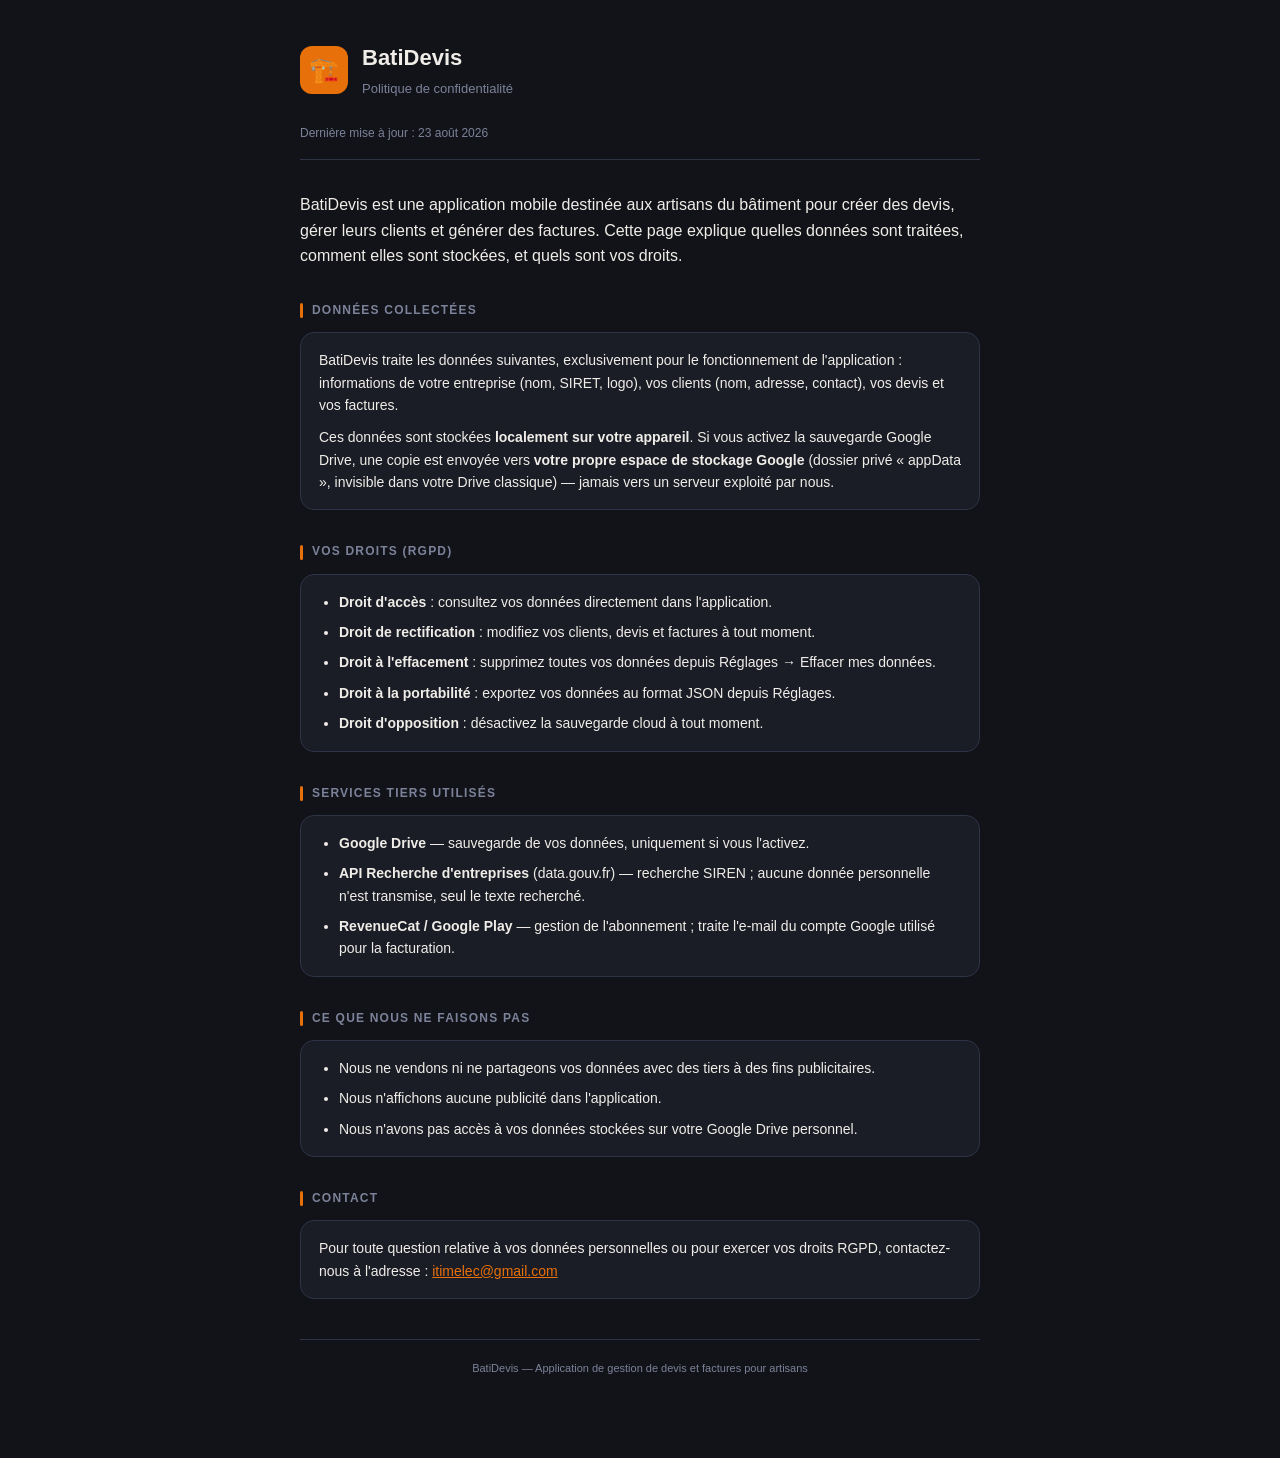
==== index.html @ 718901dd "Add files via upload" ====
<!DOCTYPE html>
<html lang="fr">
<head>
<meta charset="UTF-8">
<meta name="viewport" content="width=device-width, initial-scale=1.0">
<title>BatiDevis — Politique de confidentialité</title>
<style>
  :root {
    --bg: #111318;
    --card: #1A1D26;
    --border: #2E3347;
    --orange: #E8700A;
    --muted: #7C8299;
    --text: #F0EDE8;
  }
  * { box-sizing: border-box; }
  body {
    background: var(--bg);
    color: var(--text);
    font-family: -apple-system, BlinkMacSystemFont, "Segoe UI", Roboto, Arial, sans-serif;
    margin: 0;
    padding: 0;
    line-height: 1.6;
  }
  .wrap {
    max-width: 720px;
    margin: 0 auto;
    padding: 40px 20px 80px;
  }
  header {
    display: flex;
    align-items: center;
    gap: 14px;
    margin-bottom: 8px;
  }
  .logo {
    width: 48px;
    height: 48px;
    background: var(--orange);
    border-radius: 12px;
    display: flex;
    align-items: center;
    justify-content: center;
    font-size: 24px;
    flex-shrink: 0;
  }
  h1 {
    font-size: 22px;
    margin: 0;
  }
  .subtitle {
    color: var(--muted);
    font-size: 13px;
    margin: 4px 0 0;
  }
  .updated {
    color: var(--muted);
    font-size: 12px;
    margin: 24px 0 32px;
    padding-bottom: 16px;
    border-bottom: 1px solid var(--border);
  }
  h2 {
    font-size: 12px;
    font-weight: 700;
    letter-spacing: 1.2px;
    text-transform: uppercase;
    color: var(--muted);
    display: flex;
    align-items: center;
    gap: 9px;
    margin: 32px 0 12px;
  }
  h2::before {
    content: "";
    width: 3px;
    height: 15px;
    background: var(--orange);
    border-radius: 2px;
    display: inline-block;
  }
  .card {
    background: var(--card);
    border: 1px solid var(--border);
    border-radius: 14px;
    padding: 16px 18px;
    font-size: 14px;
  }
  .card p { margin: 0 0 10px; }
  .card p:last-child { margin-bottom: 0; }
  ul { margin: 0; padding-left: 20px; }
  li { margin-bottom: 8px; }
  li:last-child { margin-bottom: 0; }
  a { color: var(--orange); text-decoration: underline; }
  footer {
    margin-top: 40px;
    padding-top: 20px;
    border-top: 1px solid var(--border);
    text-align: center;
    font-size: 11px;
    color: var(--muted);
  }
</style>
</head>
<body>
<div class="wrap">

  <header>
    <div class="logo">🏗️</div>
    <div>
      <h1>BatiDevis</h1>
      <p class="subtitle">Politique de confidentialité</p>
    </div>
  </header>

  <p class="updated">Dernière mise à jour : 23 août 2026</p>

  <p>
    BatiDevis est une application mobile destinée aux artisans du bâtiment pour créer des devis,
    gérer leurs clients et générer des factures. Cette page explique quelles données sont traitées,
    comment elles sont stockées, et quels sont vos droits.
  </p>

  <h2>Données collectées</h2>
  <div class="card">
    <p>
      BatiDevis traite les données suivantes, exclusivement pour le fonctionnement de l'application :
      informations de votre entreprise (nom, SIRET, logo), vos clients (nom, adresse, contact),
      vos devis et vos factures.
    </p>
    <p>
      Ces données sont stockées <strong>localement sur votre appareil</strong>. Si vous activez la
      sauvegarde Google Drive, une copie est envoyée vers <strong>votre propre espace de stockage
      Google</strong> (dossier privé « appData », invisible dans votre Drive classique) — jamais vers
      un serveur exploité par nous.
    </p>
  </div>

  <h2>Vos droits (RGPD)</h2>
  <div class="card">
    <ul>
      <li><strong>Droit d'accès</strong> : consultez vos données directement dans l'application.</li>
      <li><strong>Droit de rectification</strong> : modifiez vos clients, devis et factures à tout moment.</li>
      <li><strong>Droit à l'effacement</strong> : supprimez toutes vos données depuis Réglages → Effacer mes données.</li>
      <li><strong>Droit à la portabilité</strong> : exportez vos données au format JSON depuis Réglages.</li>
      <li><strong>Droit d'opposition</strong> : désactivez la sauvegarde cloud à tout moment.</li>
    </ul>
  </div>

  <h2>Services tiers utilisés</h2>
  <div class="card">
    <ul>
      <li><strong>Google Drive</strong> — sauvegarde de vos données, uniquement si vous l'activez.</li>
      <li><strong>API Recherche d'entreprises</strong> (data.gouv.fr) — recherche SIREN ; aucune donnée personnelle n'est transmise, seul le texte recherché.</li>
      <li><strong>RevenueCat / Google Play</strong> — gestion de l'abonnement ; traite l'e-mail du compte Google utilisé pour la facturation.</li>
    </ul>
  </div>

  <h2>Ce que nous ne faisons pas</h2>
  <div class="card">
    <ul>
      <li>Nous ne vendons ni ne partageons vos données avec des tiers à des fins publicitaires.</li>
      <li>Nous n'affichons aucune publicité dans l'application.</li>
      <li>Nous n'avons pas accès à vos données stockées sur votre Google Drive personnel.</li>
    </ul>
  </div>

  <h2>Contact</h2>
  <div class="card">
    <p>
      Pour toute question relative à vos données personnelles ou pour exercer vos droits RGPD,
      contactez-nous à l'adresse :
      <a href="mailto:itimelec@gmail.com">itimelec@gmail.com</a>
    </p>
  </div>

  <footer>
    BatiDevis — Application de gestion de devis et factures pour artisans
  </footer>

</div>
</body>
</html>
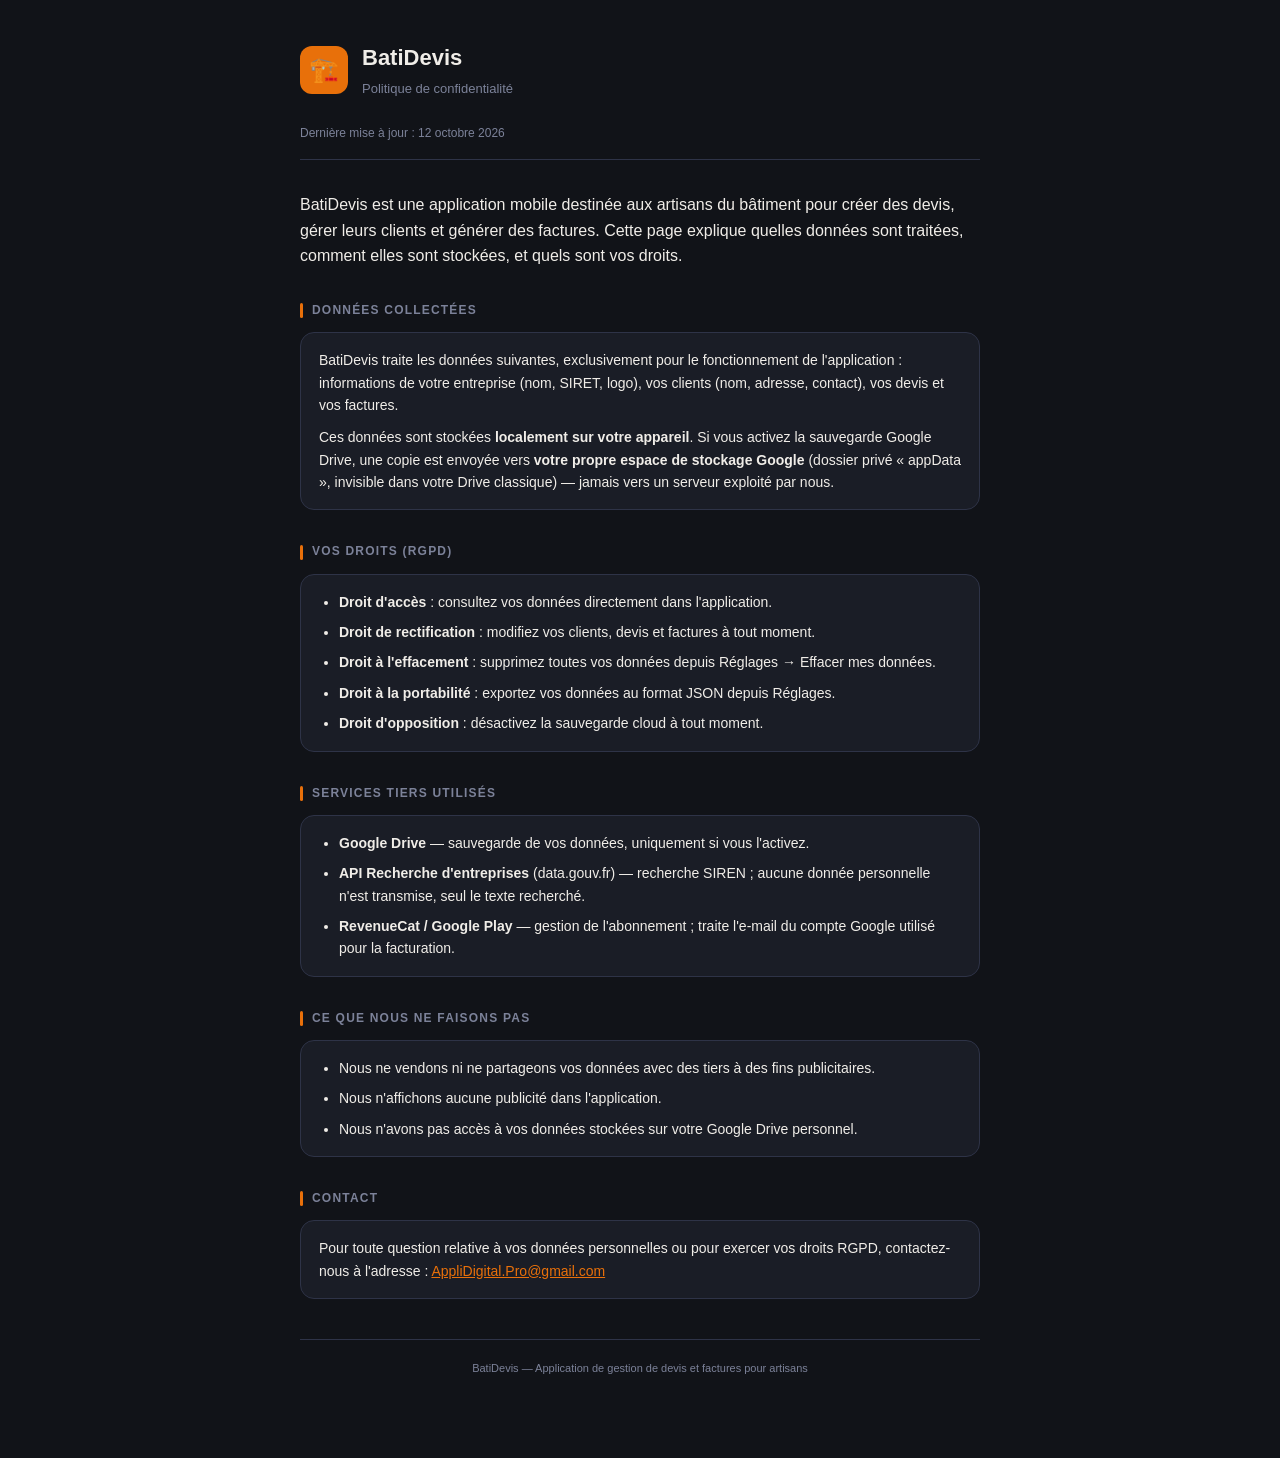
==== commit e1412907: "Update last updated date and contact email" ====
--- a/index.html
+++ b/index.html
@@ -113,8 +113,7 @@
     </div>
   </header>
 
-  <p class="updated">Dernière mise à jour : 23 août 2026</p>
-
+    <p class="updated">Dernière mise à jour : 12 octobre 2026</p>
   <p>
     BatiDevis est une application mobile destinée aux artisans du bâtiment pour créer des devis,
     gérer leurs clients et générer des factures. Cette page explique quelles données sont traitées,
@@ -170,7 +169,7 @@
     <p>
       Pour toute question relative à vos données personnelles ou pour exercer vos droits RGPD,
       contactez-nous à l'adresse :
-      <a href="mailto:itimelec@gmail.com">itimelec@gmail.com</a>
+            <a href="mailto:AppliDigital.Pro@gmail.com">AppliDigital.Pro@gmail.com</a>
     </p>
   </div>
 
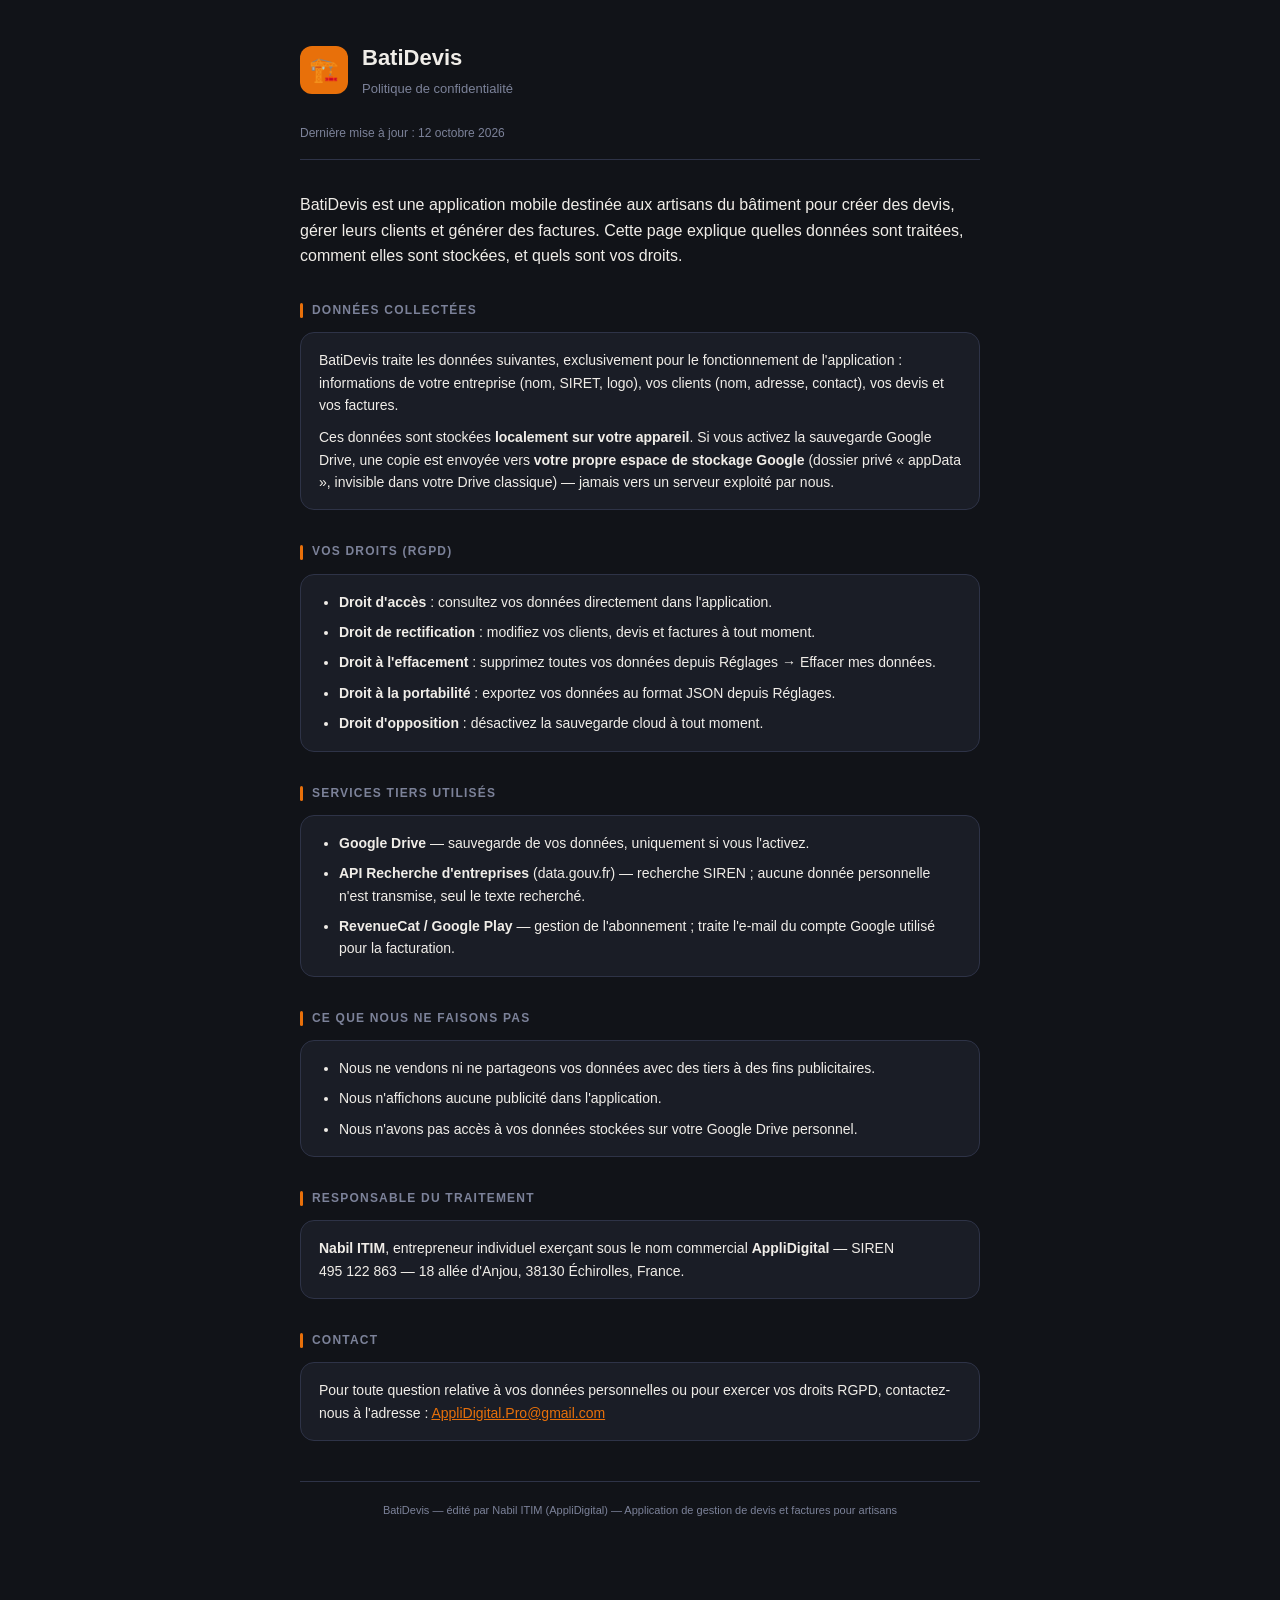
==== commit 6bae6d3b: "Update privacy policy and contact information" ====
--- a/index.html
+++ b/index.html
@@ -113,7 +113,8 @@
     </div>
   </header>
 
-    <p class="updated">Dernière mise à jour : 12 octobre 2026</p>
+  <p class="updated">Dernière mise à jour : 12 octobre 2026</p>
+
   <p>
     BatiDevis est une application mobile destinée aux artisans du bâtiment pour créer des devis,
     gérer leurs clients et générer des factures. Cette page explique quelles données sont traitées,
@@ -164,17 +165,26 @@
     </ul>
   </div>
 
+  <h2>Responsable du traitement</h2>
+  <div class="card">
+    <p>
+      <strong>Nabil ITIM</strong>, entrepreneur individuel exerçant sous le nom commercial
+      <strong>AppliDigital</strong> — SIREN 495&nbsp;122&nbsp;863 —
+      18 allée d'Anjou, 38130 Échirolles, France.
+    </p>
+  </div>
+
   <h2>Contact</h2>
   <div class="card">
     <p>
       Pour toute question relative à vos données personnelles ou pour exercer vos droits RGPD,
       contactez-nous à l'adresse :
-            <a href="mailto:AppliDigital.Pro@gmail.com">AppliDigital.Pro@gmail.com</a>
+      <a href="mailto:AppliDigital.Pro@gmail.com">AppliDigital.Pro@gmail.com</a>
     </p>
   </div>
 
   <footer>
-    BatiDevis — Application de gestion de devis et factures pour artisans
+    BatiDevis — édité par Nabil ITIM (AppliDigital) — Application de gestion de devis et factures pour artisans
   </footer>
 
 </div>
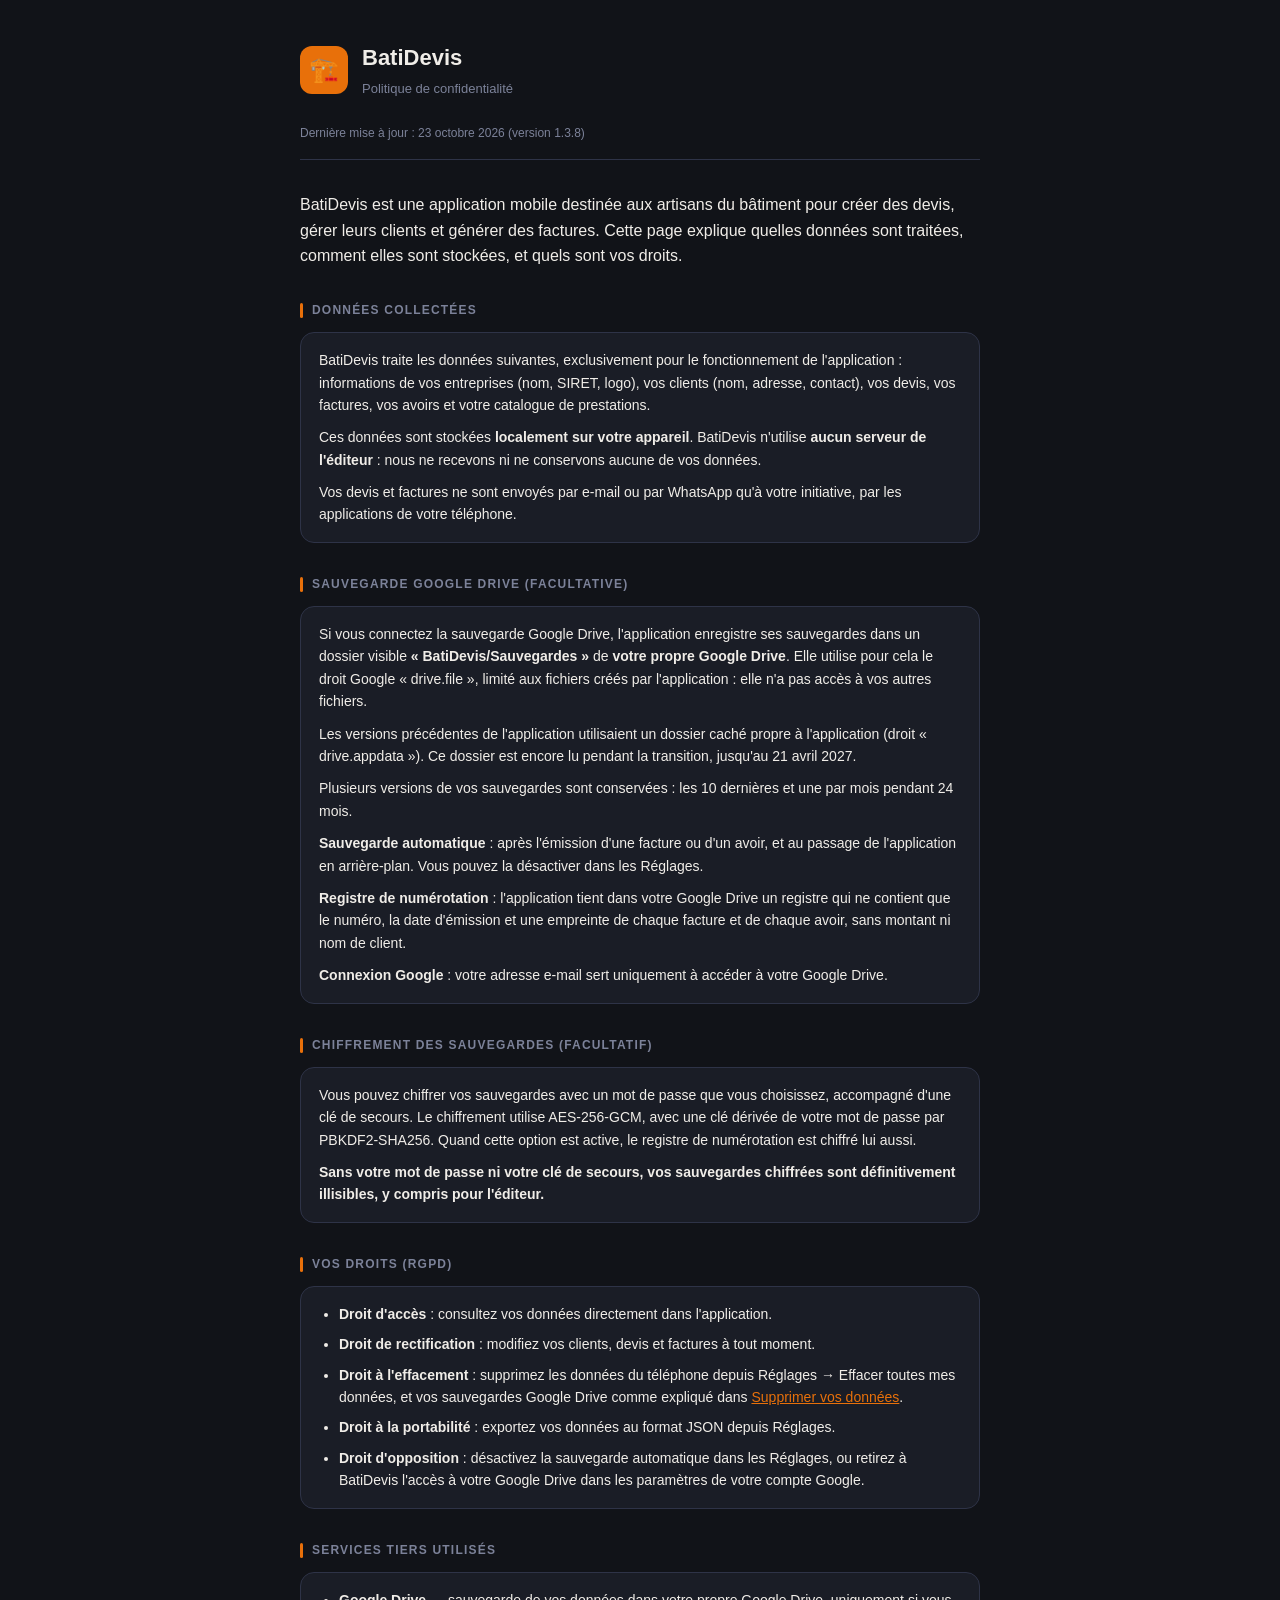
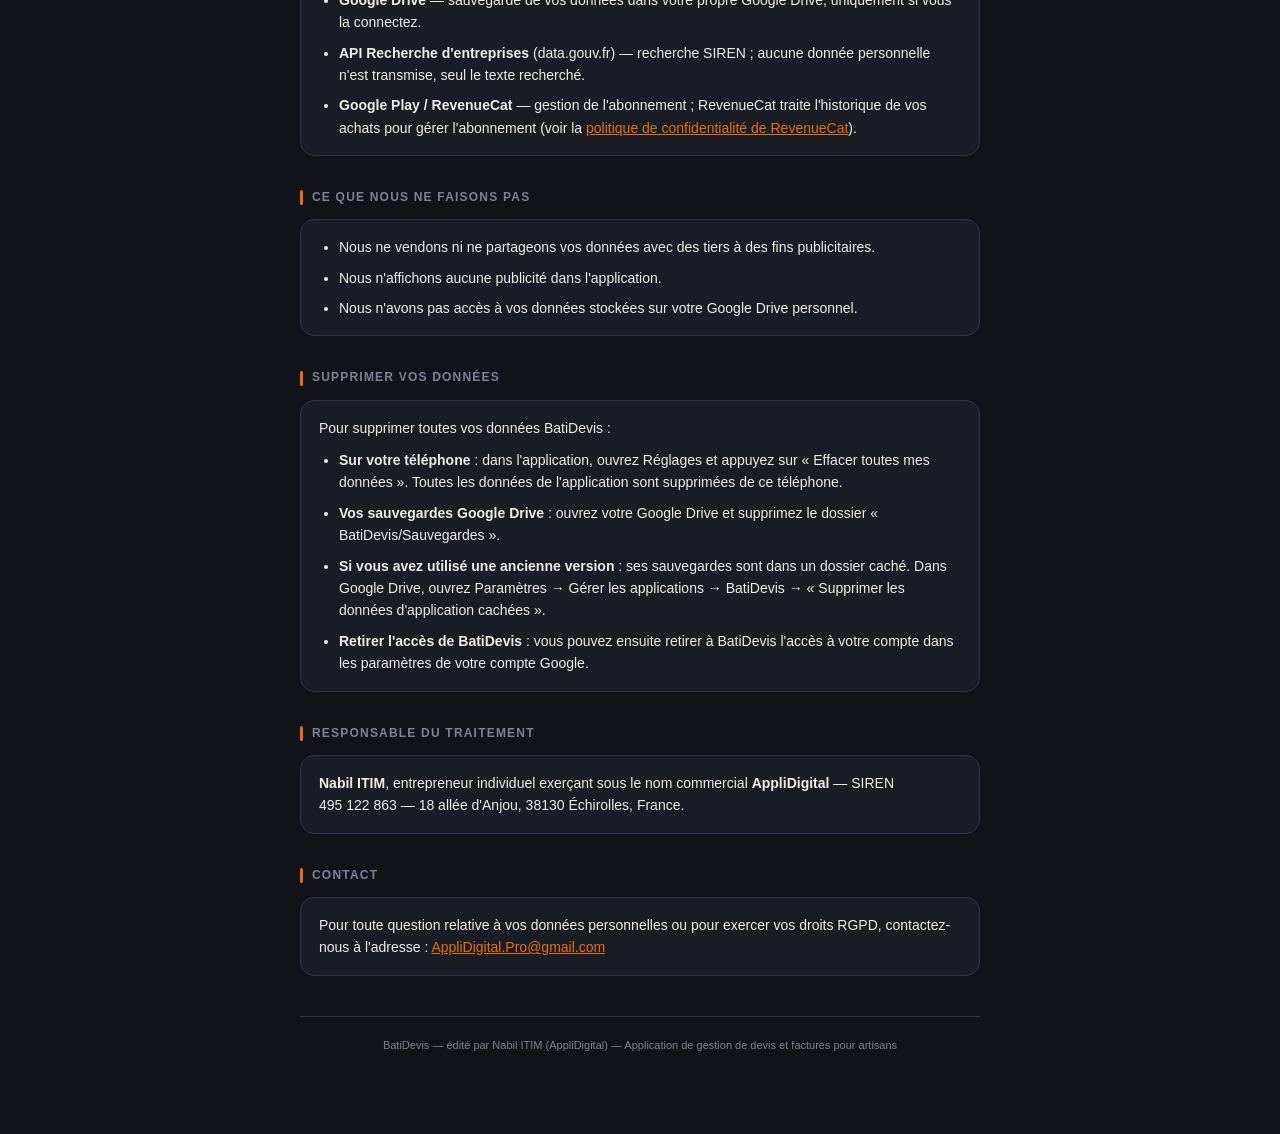
==== commit bc87acda: "Met à jour la politique de confidentialité pour la version 1.3.8" ====
--- a/index.html
+++ b/index.html
@@ -113,7 +113,7 @@
     </div>
   </header>
 
-  <p class="updated">Dernière mise à jour : 12 octobre 2026</p>
+  <p class="updated">Dernière mise à jour : 23 octobre 2026 (version 1.3.8)</p>
 
   <p>
     BatiDevis est une application mobile destinée aux artisans du bâtiment pour créer des devis,
@@ -125,14 +125,58 @@
   <div class="card">
     <p>
       BatiDevis traite les données suivantes, exclusivement pour le fonctionnement de l'application :
-      informations de votre entreprise (nom, SIRET, logo), vos clients (nom, adresse, contact),
-      vos devis et vos factures.
-    </p>
-    <p>
-      Ces données sont stockées <strong>localement sur votre appareil</strong>. Si vous activez la
-      sauvegarde Google Drive, une copie est envoyée vers <strong>votre propre espace de stockage
-      Google</strong> (dossier privé « appData », invisible dans votre Drive classique) — jamais vers
-      un serveur exploité par nous.
+      informations de vos entreprises (nom, SIRET, logo), vos clients (nom, adresse, contact),
+      vos devis, vos factures, vos avoirs et votre catalogue de prestations.
+    </p>
+    <p>
+      Ces données sont stockées <strong>localement sur votre appareil</strong>. BatiDevis n'utilise
+      <strong>aucun serveur de l'éditeur</strong> : nous ne recevons ni ne conservons aucune de vos données.
+    </p>
+    <p>
+      Vos devis et factures ne sont envoyés par e-mail ou par WhatsApp qu'à votre initiative, par les
+      applications de votre téléphone.
+    </p>
+  </div>
+
+  <h2>Sauvegarde Google Drive (facultative)</h2>
+  <div class="card">
+    <p>
+      Si vous connectez la sauvegarde Google Drive, l'application enregistre ses sauvegardes dans un
+      dossier visible <strong>« BatiDevis/Sauvegardes »</strong> de <strong>votre propre Google Drive</strong>.
+      Elle utilise pour cela le droit Google « drive.file », limité aux fichiers créés par l'application :
+      elle n'a pas accès à vos autres fichiers.
+    </p>
+    <p>
+      Les versions précédentes de l'application utilisaient un dossier caché propre à l'application
+      (droit « drive.appdata »). Ce dossier est encore lu pendant la transition, jusqu'au 21 avril 2027.
+    </p>
+    <p>
+      Plusieurs versions de vos sauvegardes sont conservées : les 10 dernières et une par mois pendant 24 mois.
+    </p>
+    <p>
+      <strong>Sauvegarde automatique</strong> : après l'émission d'une facture ou d'un avoir, et au passage
+      de l'application en arrière-plan. Vous pouvez la désactiver dans les Réglages.
+    </p>
+    <p>
+      <strong>Registre de numérotation</strong> : l'application tient dans votre Google Drive un registre
+      qui ne contient que le numéro, la date d'émission et une empreinte de chaque facture et de chaque
+      avoir, sans montant ni nom de client.
+    </p>
+    <p>
+      <strong>Connexion Google</strong> : votre adresse e-mail sert uniquement à accéder à votre Google Drive.
+    </p>
+  </div>
+
+  <h2>Chiffrement des sauvegardes (facultatif)</h2>
+  <div class="card">
+    <p>
+      Vous pouvez chiffrer vos sauvegardes avec un mot de passe que vous choisissez, accompagné d'une
+      clé de secours. Le chiffrement utilise AES-256-GCM, avec une clé dérivée de votre mot de passe par
+      PBKDF2-SHA256. Quand cette option est active, le registre de numérotation est chiffré lui aussi.
+    </p>
+    <p>
+      <strong>Sans votre mot de passe ni votre clé de secours, vos sauvegardes chiffrées sont définitivement
+      illisibles, y compris pour l'éditeur.</strong>
     </p>
   </div>
 
@@ -141,18 +185,18 @@
     <ul>
       <li><strong>Droit d'accès</strong> : consultez vos données directement dans l'application.</li>
       <li><strong>Droit de rectification</strong> : modifiez vos clients, devis et factures à tout moment.</li>
-      <li><strong>Droit à l'effacement</strong> : supprimez toutes vos données depuis Réglages → Effacer mes données.</li>
+      <li><strong>Droit à l'effacement</strong> : supprimez les données du téléphone depuis Réglages → Effacer toutes mes données, et vos sauvegardes Google Drive comme expliqué dans <a href="#suppression">Supprimer vos données</a>.</li>
       <li><strong>Droit à la portabilité</strong> : exportez vos données au format JSON depuis Réglages.</li>
-      <li><strong>Droit d'opposition</strong> : désactivez la sauvegarde cloud à tout moment.</li>
+      <li><strong>Droit d'opposition</strong> : désactivez la sauvegarde automatique dans les Réglages, ou retirez à BatiDevis l'accès à votre Google Drive dans les paramètres de votre compte Google.</li>
     </ul>
   </div>
 
   <h2>Services tiers utilisés</h2>
   <div class="card">
     <ul>
-      <li><strong>Google Drive</strong> — sauvegarde de vos données, uniquement si vous l'activez.</li>
+      <li><strong>Google Drive</strong> — sauvegarde de vos données dans votre propre Google Drive, uniquement si vous la connectez.</li>
       <li><strong>API Recherche d'entreprises</strong> (data.gouv.fr) — recherche SIREN ; aucune donnée personnelle n'est transmise, seul le texte recherché.</li>
-      <li><strong>RevenueCat / Google Play</strong> — gestion de l'abonnement ; traite l'e-mail du compte Google utilisé pour la facturation.</li>
+      <li><strong>Google Play / RevenueCat</strong> — gestion de l'abonnement ; RevenueCat traite l'historique de vos achats pour gérer l'abonnement (voir la <a href="https://www.revenuecat.com/privacy">politique de confidentialité de RevenueCat</a>).</li>
     </ul>
   </div>
 
@@ -165,6 +209,17 @@
     </ul>
   </div>
 
+  <h2 id="suppression">Supprimer vos données</h2>
+  <div class="card">
+    <p>Pour supprimer toutes vos données BatiDevis :</p>
+    <ul>
+      <li><strong>Sur votre téléphone</strong> : dans l'application, ouvrez Réglages et appuyez sur « Effacer toutes mes données ». Toutes les données de l'application sont supprimées de ce téléphone.</li>
+      <li><strong>Vos sauvegardes Google Drive</strong> : ouvrez votre Google Drive et supprimez le dossier « BatiDevis/Sauvegardes ».</li>
+      <li><strong>Si vous avez utilisé une ancienne version</strong> : ses sauvegardes sont dans un dossier caché. Dans Google Drive, ouvrez Paramètres → Gérer les applications → BatiDevis → « Supprimer les données d'application cachées ».</li>
+      <li><strong>Retirer l'accès de BatiDevis</strong> : vous pouvez ensuite retirer à BatiDevis l'accès à votre compte dans les paramètres de votre compte Google.</li>
+    </ul>
+  </div>
+
   <h2>Responsable du traitement</h2>
   <div class="card">
     <p>
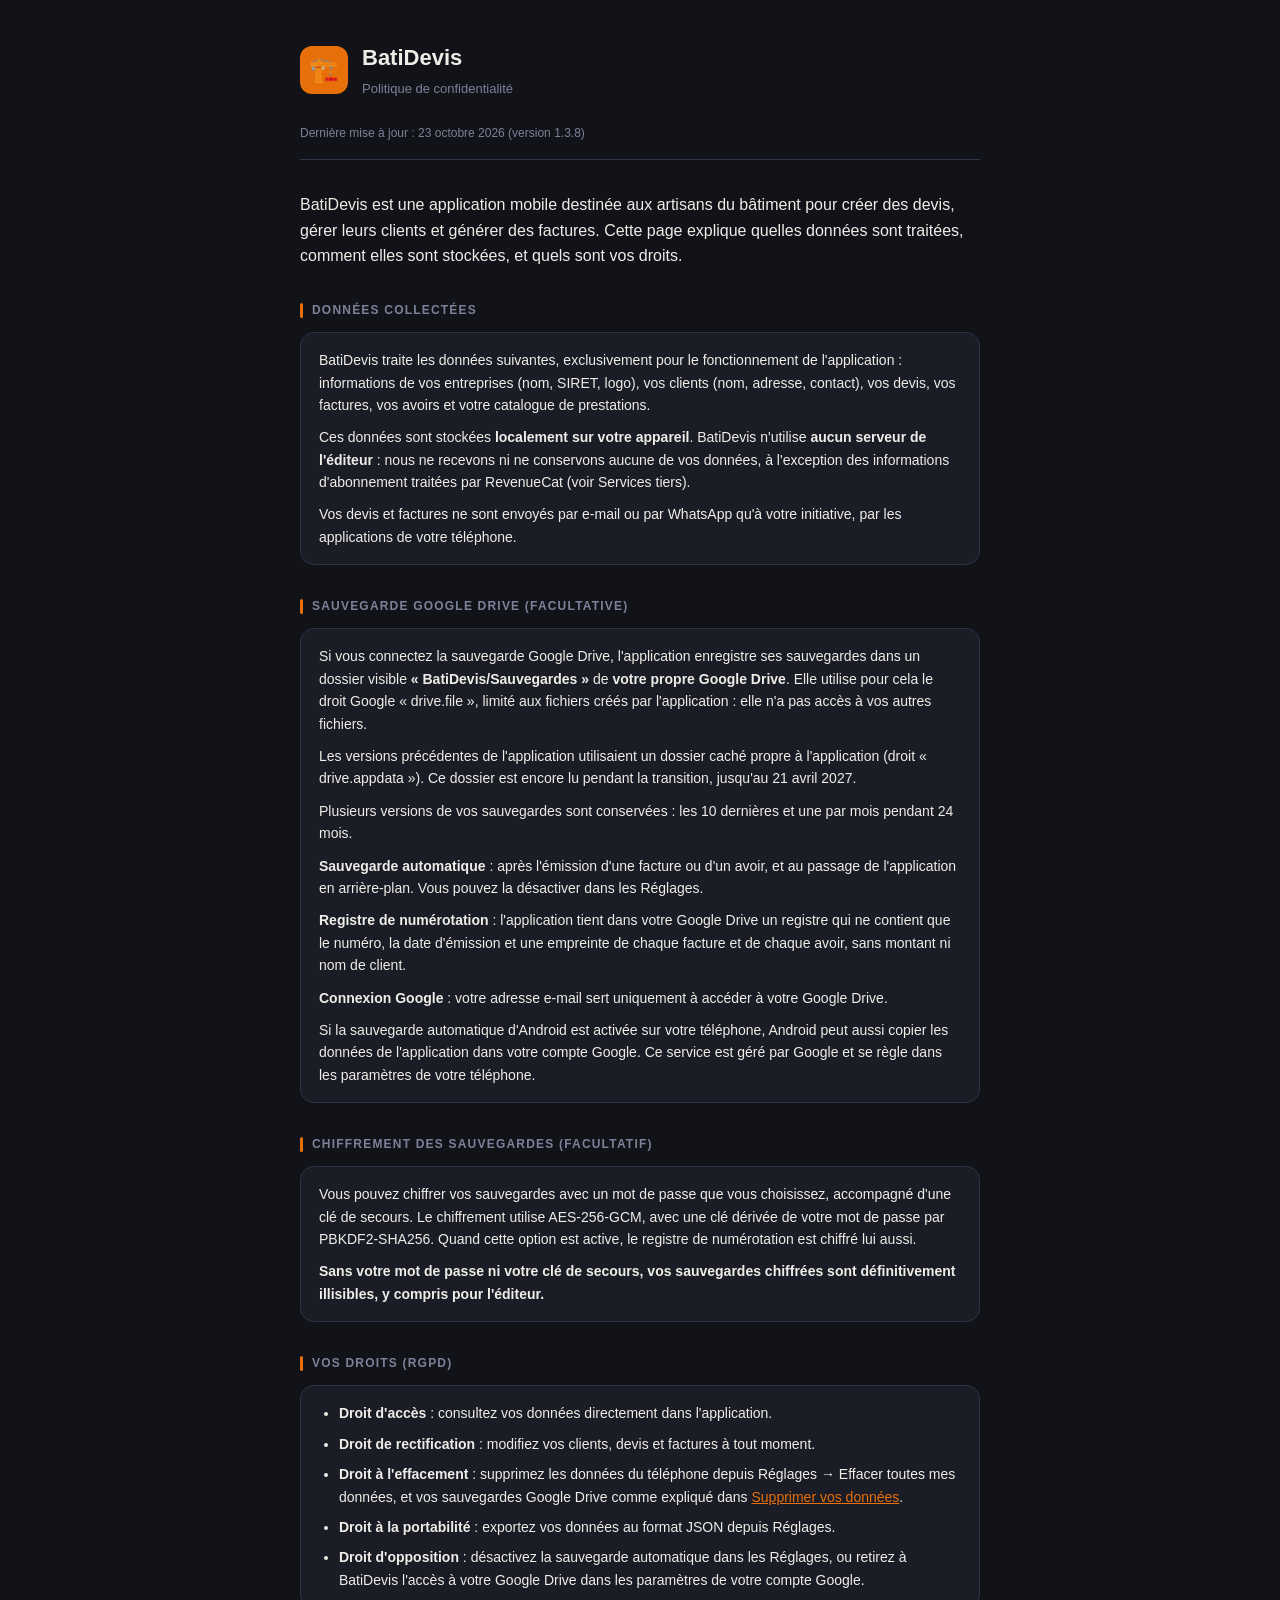
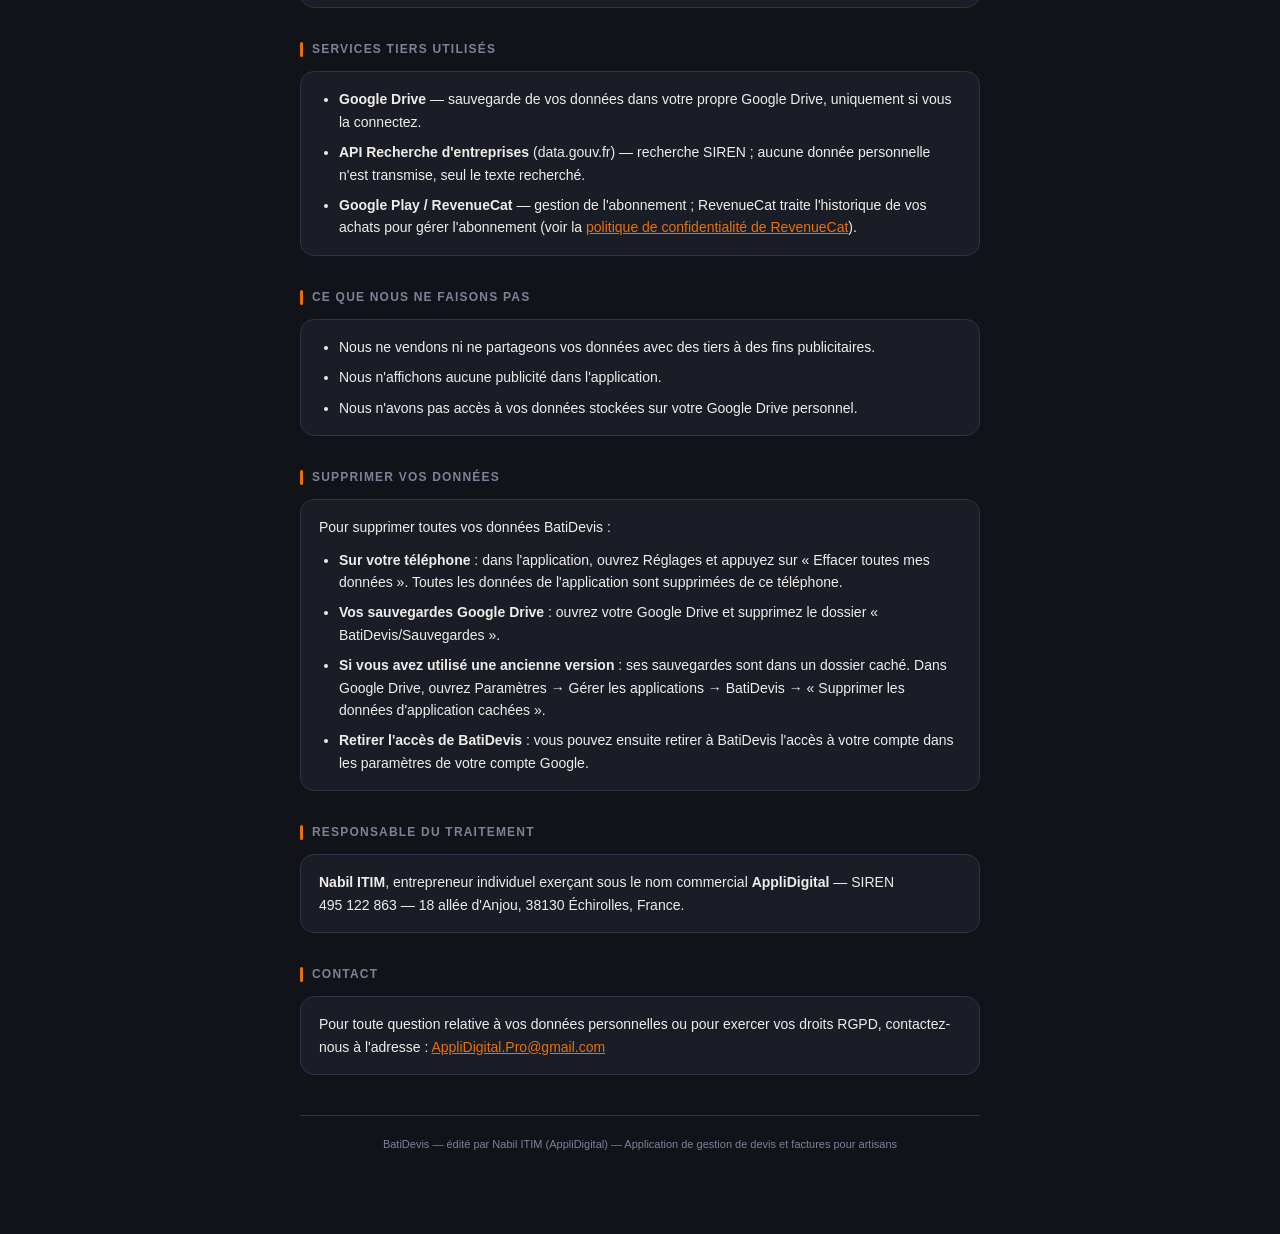
==== commit 2a33225f: "Précise les informations d'abonnement et la sauvegarde automatique d'Android" ====
--- a/index.html
+++ b/index.html
@@ -130,7 +130,8 @@
     </p>
     <p>
       Ces données sont stockées <strong>localement sur votre appareil</strong>. BatiDevis n'utilise
-      <strong>aucun serveur de l'éditeur</strong> : nous ne recevons ni ne conservons aucune de vos données.
+      <strong>aucun serveur de l'éditeur</strong> : nous ne recevons ni ne conservons aucune de vos données,
+      à l'exception des informations d'abonnement traitées par RevenueCat (voir Services tiers).
     </p>
     <p>
       Vos devis et factures ne sont envoyés par e-mail ou par WhatsApp qu'à votre initiative, par les
@@ -164,6 +165,11 @@
     </p>
     <p>
       <strong>Connexion Google</strong> : votre adresse e-mail sert uniquement à accéder à votre Google Drive.
+    </p>
+    <p>
+      Si la sauvegarde automatique d'Android est activée sur votre téléphone, Android peut aussi copier les
+      données de l'application dans votre compte Google. Ce service est géré par Google et se règle dans les
+      paramètres de votre téléphone.
     </p>
   </div>
 
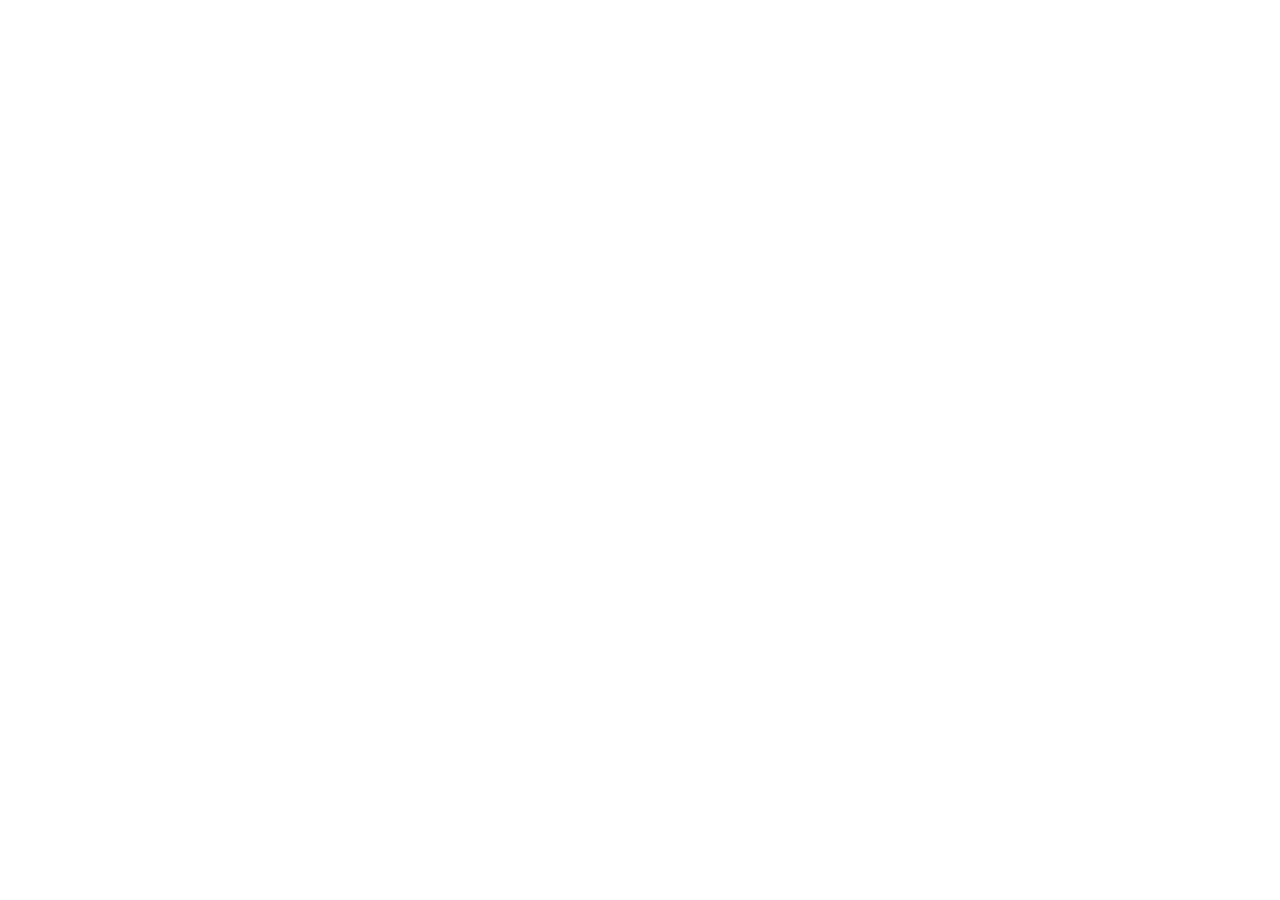
==== commit 95b55741: "Anciennes pages de la racine : redirection vers www.2visgo.fr index.html et cgu.html, encore servies" ====
--- a/index.html
+++ b/index.html
@@ -1,253 +1,20 @@
 <!DOCTYPE html>
 <html lang="fr">
 <head>
-<meta charset="UTF-8">
-<meta name="viewport" content="width=device-width, initial-scale=1.0">
-<title>BatiDevis — Politique de confidentialité</title>
+<meta charset="utf-8">
+<meta name="viewport" content="width=device-width, initial-scale=1">
+<title>Politique de confidentialité — 2vis Go</title>
+<meta name="robots" content="noindex">
+<link rel="canonical" href="https://www.2visgo.fr/confidentialite/">
+<meta http-equiv="refresh" content="0; url=https://www.2visgo.fr/confidentialite/">
 <style>
-  :root {
-    --bg: #111318;
-    --card: #1A1D26;
-    --border: #2E3347;
-    --orange: #E8700A;
-    --muted: #7C8299;
-    --text: #F0EDE8;
-  }
-  * { box-sizing: border-box; }
-  body {
-    background: var(--bg);
-    color: var(--text);
-    font-family: -apple-system, BlinkMacSystemFont, "Segoe UI", Roboto, Arial, sans-serif;
-    margin: 0;
-    padding: 0;
-    line-height: 1.6;
-  }
-  .wrap {
-    max-width: 720px;
-    margin: 0 auto;
-    padding: 40px 20px 80px;
-  }
-  header {
-    display: flex;
-    align-items: center;
-    gap: 14px;
-    margin-bottom: 8px;
-  }
-  .logo {
-    width: 48px;
-    height: 48px;
-    background: var(--orange);
-    border-radius: 12px;
-    display: flex;
-    align-items: center;
-    justify-content: center;
-    font-size: 24px;
-    flex-shrink: 0;
-  }
-  h1 {
-    font-size: 22px;
-    margin: 0;
-  }
-  .subtitle {
-    color: var(--muted);
-    font-size: 13px;
-    margin: 4px 0 0;
-  }
-  .updated {
-    color: var(--muted);
-    font-size: 12px;
-    margin: 24px 0 32px;
-    padding-bottom: 16px;
-    border-bottom: 1px solid var(--border);
-  }
-  h2 {
-    font-size: 12px;
-    font-weight: 700;
-    letter-spacing: 1.2px;
-    text-transform: uppercase;
-    color: var(--muted);
-    display: flex;
-    align-items: center;
-    gap: 9px;
-    margin: 32px 0 12px;
-  }
-  h2::before {
-    content: "";
-    width: 3px;
-    height: 15px;
-    background: var(--orange);
-    border-radius: 2px;
-    display: inline-block;
-  }
-  .card {
-    background: var(--card);
-    border: 1px solid var(--border);
-    border-radius: 14px;
-    padding: 16px 18px;
-    font-size: 14px;
-  }
-  .card p { margin: 0 0 10px; }
-  .card p:last-child { margin-bottom: 0; }
-  ul { margin: 0; padding-left: 20px; }
-  li { margin-bottom: 8px; }
-  li:last-child { margin-bottom: 0; }
-  a { color: var(--orange); text-decoration: underline; }
-  footer {
-    margin-top: 40px;
-    padding-top: 20px;
-    border-top: 1px solid var(--border);
-    text-align: center;
-    font-size: 11px;
-    color: var(--muted);
-  }
+  body { background: #111318; color: #F0EDE8; font-family: -apple-system, BlinkMacSystemFont, "Segoe UI", Roboto, Arial, sans-serif;
+         max-width: 640px; margin: 0 auto; padding: 48px 20px; line-height: 1.6; }
+  a { color: #E8700A; }
 </style>
 </head>
 <body>
-<div class="wrap">
-
-  <header>
-    <div class="logo">🏗️</div>
-    <div>
-      <h1>BatiDevis</h1>
-      <p class="subtitle">Politique de confidentialité</p>
-    </div>
-  </header>
-
-  <p class="updated">Dernière mise à jour : 23 octobre 2026 (version 1.3.8)</p>
-
-  <p>
-    BatiDevis est une application mobile destinée aux artisans du bâtiment pour créer des devis,
-    gérer leurs clients et générer des factures. Cette page explique quelles données sont traitées,
-    comment elles sont stockées, et quels sont vos droits.
-  </p>
-
-  <h2>Données collectées</h2>
-  <div class="card">
-    <p>
-      BatiDevis traite les données suivantes, exclusivement pour le fonctionnement de l'application :
-      informations de vos entreprises (nom, SIRET, logo), vos clients (nom, adresse, contact),
-      vos devis, vos factures, vos avoirs et votre catalogue de prestations.
-    </p>
-    <p>
-      Ces données sont stockées <strong>localement sur votre appareil</strong>. BatiDevis n'utilise
-      <strong>aucun serveur de l'éditeur</strong> : nous ne recevons ni ne conservons aucune de vos données,
-      à l'exception des informations d'abonnement traitées par RevenueCat (voir Services tiers).
-    </p>
-    <p>
-      Vos devis et factures ne sont envoyés par e-mail ou par WhatsApp qu'à votre initiative, par les
-      applications de votre téléphone.
-    </p>
-  </div>
-
-  <h2>Sauvegarde Google Drive (facultative)</h2>
-  <div class="card">
-    <p>
-      Si vous connectez la sauvegarde Google Drive, l'application enregistre ses sauvegardes dans un
-      dossier visible <strong>« BatiDevis/Sauvegardes »</strong> de <strong>votre propre Google Drive</strong>.
-      Elle utilise pour cela le droit Google « drive.file », limité aux fichiers créés par l'application :
-      elle n'a pas accès à vos autres fichiers.
-    </p>
-    <p>
-      Les versions précédentes de l'application utilisaient un dossier caché propre à l'application
-      (droit « drive.appdata »). Ce dossier est encore lu pendant la transition, jusqu'au 21 avril 2027.
-    </p>
-    <p>
-      Plusieurs versions de vos sauvegardes sont conservées : les 10 dernières et une par mois pendant 24 mois.
-    </p>
-    <p>
-      <strong>Sauvegarde automatique</strong> : après l'émission d'une facture ou d'un avoir, et au passage
-      de l'application en arrière-plan. Vous pouvez la désactiver dans les Réglages.
-    </p>
-    <p>
-      <strong>Registre de numérotation</strong> : l'application tient dans votre Google Drive un registre
-      qui ne contient que le numéro, la date d'émission et une empreinte de chaque facture et de chaque
-      avoir, sans montant ni nom de client.
-    </p>
-    <p>
-      <strong>Connexion Google</strong> : votre adresse e-mail sert uniquement à accéder à votre Google Drive.
-    </p>
-    <p>
-      Si la sauvegarde automatique d'Android est activée sur votre téléphone, Android peut aussi copier les
-      données de l'application dans votre compte Google. Ce service est géré par Google et se règle dans les
-      paramètres de votre téléphone.
-    </p>
-  </div>
-
-  <h2>Chiffrement des sauvegardes (facultatif)</h2>
-  <div class="card">
-    <p>
-      Vous pouvez chiffrer vos sauvegardes avec un mot de passe que vous choisissez, accompagné d'une
-      clé de secours. Le chiffrement utilise AES-256-GCM, avec une clé dérivée de votre mot de passe par
-      PBKDF2-SHA256. Quand cette option est active, le registre de numérotation est chiffré lui aussi.
-    </p>
-    <p>
-      <strong>Sans votre mot de passe ni votre clé de secours, vos sauvegardes chiffrées sont définitivement
-      illisibles, y compris pour l'éditeur.</strong>
-    </p>
-  </div>
-
-  <h2>Vos droits (RGPD)</h2>
-  <div class="card">
-    <ul>
-      <li><strong>Droit d'accès</strong> : consultez vos données directement dans l'application.</li>
-      <li><strong>Droit de rectification</strong> : modifiez vos clients, devis et factures à tout moment.</li>
-      <li><strong>Droit à l'effacement</strong> : supprimez les données du téléphone depuis Réglages → Effacer toutes mes données, et vos sauvegardes Google Drive comme expliqué dans <a href="#suppression">Supprimer vos données</a>.</li>
-      <li><strong>Droit à la portabilité</strong> : exportez vos données au format JSON depuis Réglages.</li>
-      <li><strong>Droit d'opposition</strong> : désactivez la sauvegarde automatique dans les Réglages, ou retirez à BatiDevis l'accès à votre Google Drive dans les paramètres de votre compte Google.</li>
-    </ul>
-  </div>
-
-  <h2>Services tiers utilisés</h2>
-  <div class="card">
-    <ul>
-      <li><strong>Google Drive</strong> — sauvegarde de vos données dans votre propre Google Drive, uniquement si vous la connectez.</li>
-      <li><strong>API Recherche d'entreprises</strong> (data.gouv.fr) — recherche SIREN ; aucune donnée personnelle n'est transmise, seul le texte recherché.</li>
-      <li><strong>Google Play / RevenueCat</strong> — gestion de l'abonnement ; RevenueCat traite l'historique de vos achats pour gérer l'abonnement (voir la <a href="https://www.revenuecat.com/privacy">politique de confidentialité de RevenueCat</a>).</li>
-    </ul>
-  </div>
-
-  <h2>Ce que nous ne faisons pas</h2>
-  <div class="card">
-    <ul>
-      <li>Nous ne vendons ni ne partageons vos données avec des tiers à des fins publicitaires.</li>
-      <li>Nous n'affichons aucune publicité dans l'application.</li>
-      <li>Nous n'avons pas accès à vos données stockées sur votre Google Drive personnel.</li>
-    </ul>
-  </div>
-
-  <h2 id="suppression">Supprimer vos données</h2>
-  <div class="card">
-    <p>Pour supprimer toutes vos données BatiDevis :</p>
-    <ul>
-      <li><strong>Sur votre téléphone</strong> : dans l'application, ouvrez Réglages et appuyez sur « Effacer toutes mes données ». Toutes les données de l'application sont supprimées de ce téléphone.</li>
-      <li><strong>Vos sauvegardes Google Drive</strong> : ouvrez votre Google Drive et supprimez le dossier « BatiDevis/Sauvegardes ».</li>
-      <li><strong>Si vous avez utilisé une ancienne version</strong> : ses sauvegardes sont dans un dossier caché. Dans Google Drive, ouvrez Paramètres → Gérer les applications → BatiDevis → « Supprimer les données d'application cachées ».</li>
-      <li><strong>Retirer l'accès de BatiDevis</strong> : vous pouvez ensuite retirer à BatiDevis l'accès à votre compte dans les paramètres de votre compte Google.</li>
-    </ul>
-  </div>
-
-  <h2>Responsable du traitement</h2>
-  <div class="card">
-    <p>
-      <strong>Nabil ITIM</strong>, entrepreneur individuel exerçant sous le nom commercial
-      <strong>AppliDigital</strong> — SIREN 495&nbsp;122&nbsp;863 —
-      18 allée d'Anjou, 38130 Échirolles, France.
-    </p>
-  </div>
-
-  <h2>Contact</h2>
-  <div class="card">
-    <p>
-      Pour toute question relative à vos données personnelles ou pour exercer vos droits RGPD,
-      contactez-nous à l'adresse :
-      <a href="mailto:AppliDigital.Pro@gmail.com">AppliDigital.Pro@gmail.com</a>
-    </p>
-  </div>
-
-  <footer>
-    BatiDevis — édité par Nabil ITIM (AppliDigital) — Application de gestion de devis et factures pour artisans
-  </footer>
-
-</div>
+<p>Cette page a déménagé. La politique de confidentialité se trouve désormais sur le site de 2vis Go :</p>
+<p><a href="https://www.2visgo.fr/confidentialite/">https://www.2visgo.fr/confidentialite/</a></p>
 </body>
 </html>
